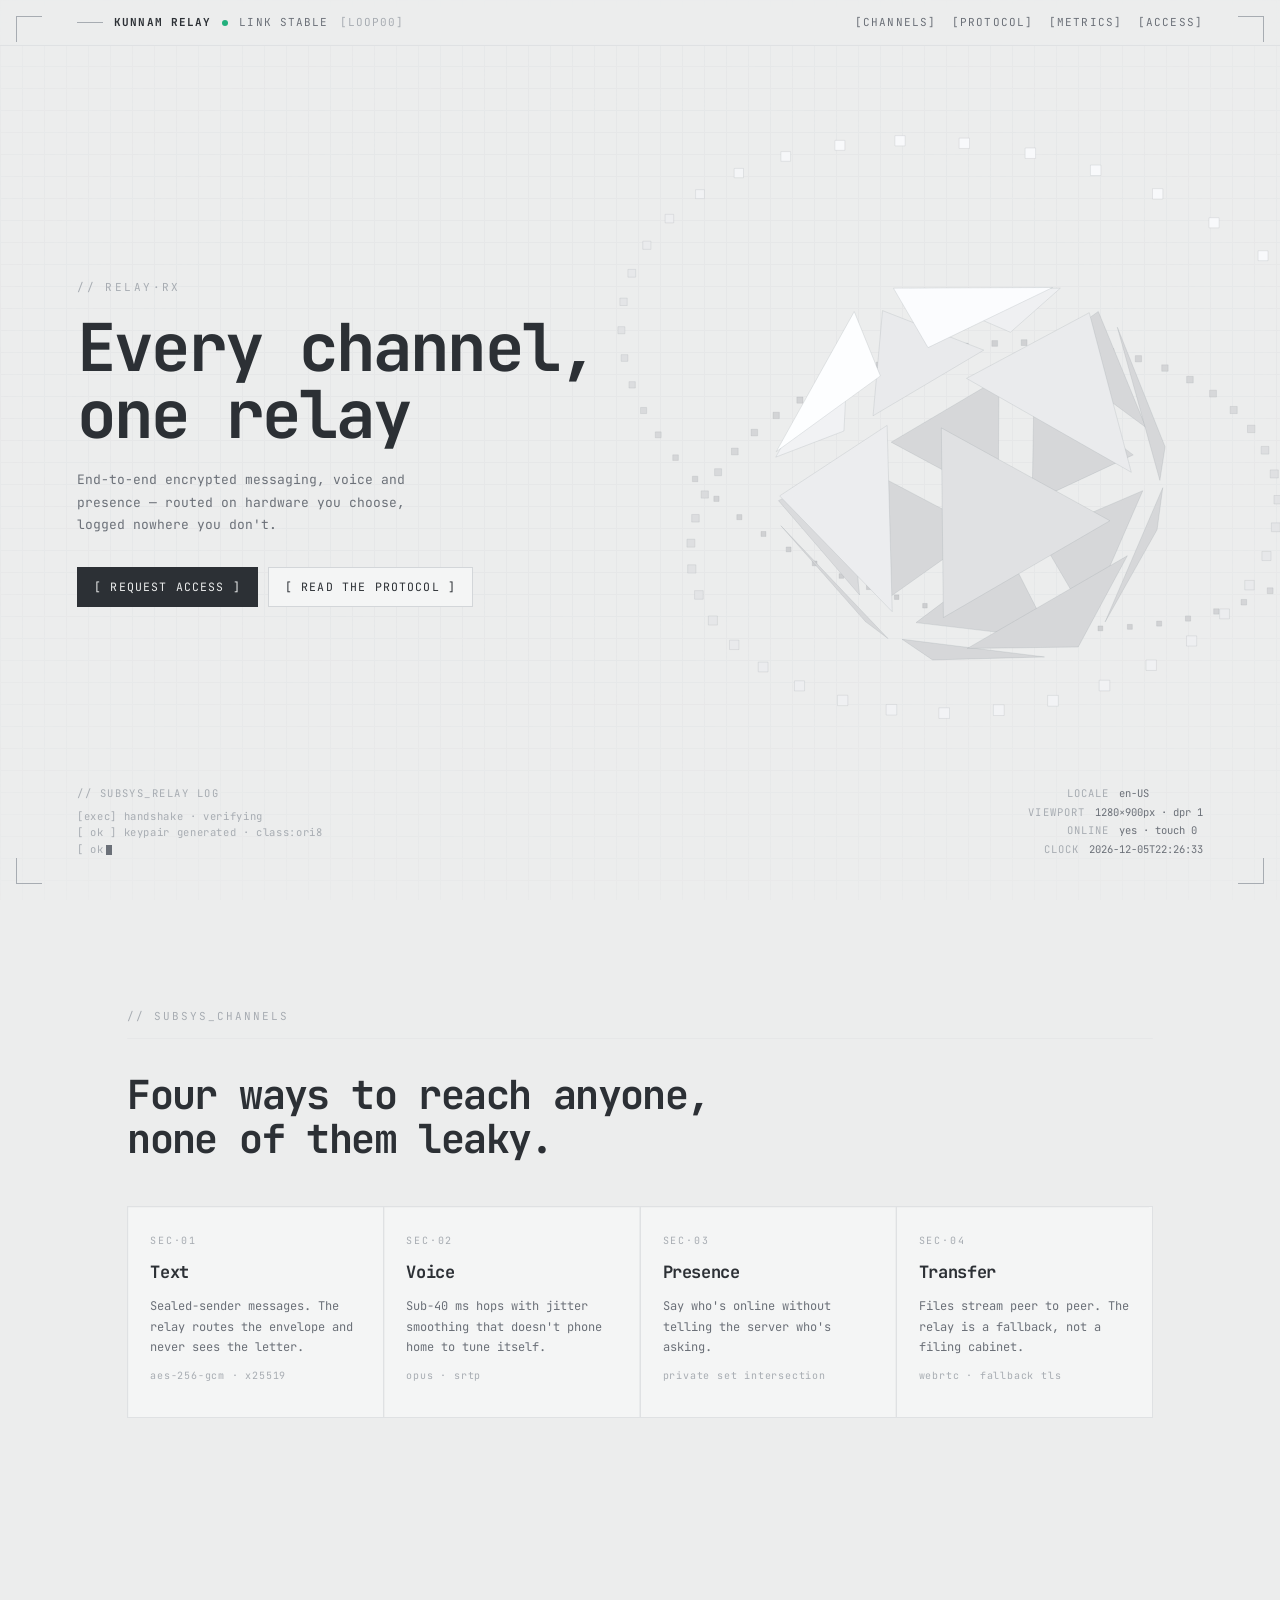
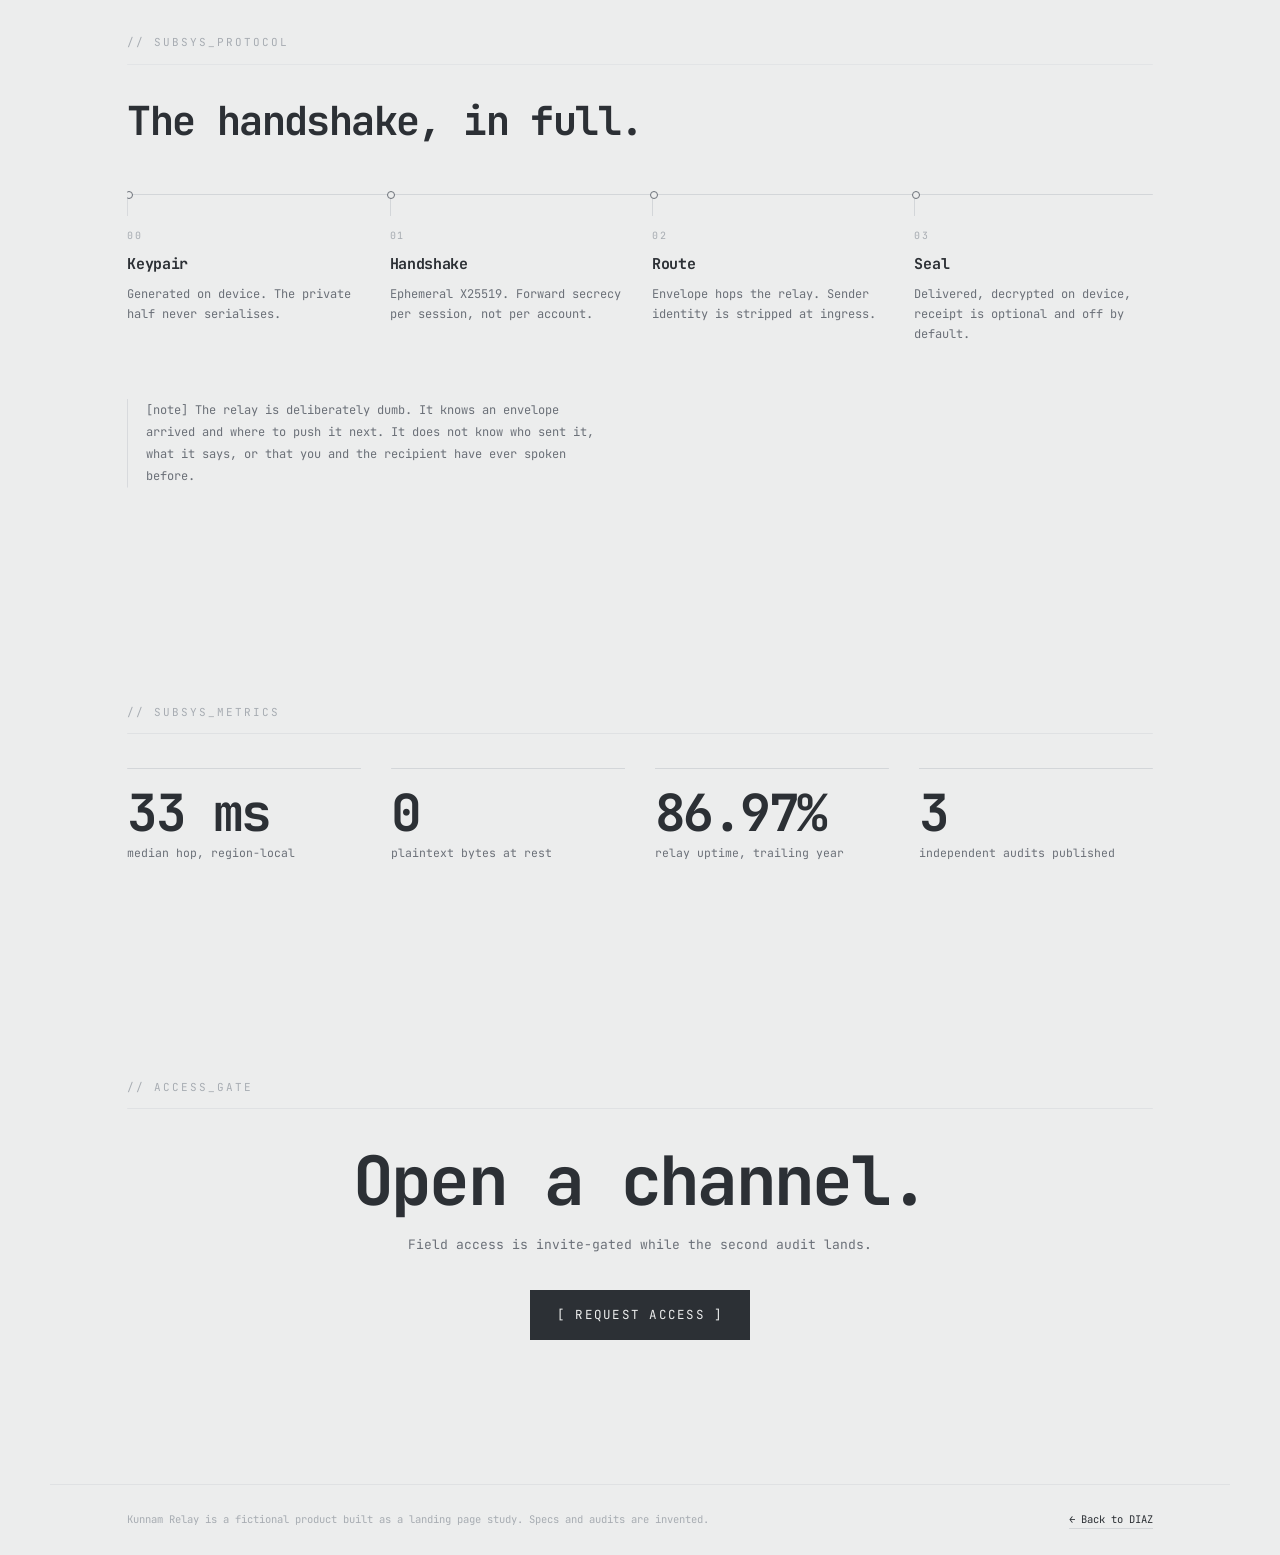
==== communication/index.html @ 432ceb3b "Add Movie and Communication section pages movie/ — Kunnam Pictures, after boilerlab.ai - Depth revea" ====
<!DOCTYPE html>
<html lang="en">
<head>
<meta charset="utf-8">
<meta name="viewport" content="width=device-width, initial-scale=1, viewport-fit=cover">
<title>Kunnam Relay</title>
<meta name="description" content="Kunnam Relay — end-to-end encrypted channels, routed on your terms.">

<link rel="preconnect" href="https://fonts.googleapis.com">
<link rel="preconnect" href="https://fonts.gstatic.com" crossorigin>
<link href="https://fonts.googleapis.com/css2?family=JetBrains+Mono:wght@400;500;700&display=swap" rel="stylesheet">

<link rel="stylesheet" href="comm.css">
<script>document.documentElement.classList.add('js');</script>
</head>
<body>

<!-- Faint blueprint grid + the corner brackets that frame the whole viewport -->
<div class="grid" aria-hidden="true"></div>
<div class="frame" aria-hidden="true">
  <i class="frame__c frame__c--tl"></i><i class="frame__c frame__c--tr"></i>
  <i class="frame__c frame__c--bl"></i><i class="frame__c frame__c--br"></i>
</div>

<!-- ============================== nav ============================== -->
<header class="hud">
  <div class="hud__left">
    <span class="hud__rule" aria-hidden="true"></span>
    <span class="hud__id">Kunnam Relay</span>
    <span class="dot" id="linkDot" aria-hidden="true"></span>
    <span class="hud__state" id="linkState">Link stable</span>
    <span class="hud__loop">[loop<span id="loop">00</span>]</span>
  </div>

  <nav class="hud__nav" aria-label="Sections">
    <a href="#channels">[Channels]</a>
    <a href="#protocol">[Protocol]</a>
    <a href="#metrics">[Metrics]</a>
    <a href="#access">[Access]</a>
  </nav>
</header>

<main>

  <!-- ============================= hero ============================= -->
  <section class="hero">
    <!-- The node: a low-poly cluster with orbiting rings, drawn on canvas -->
    <canvas id="node" class="node" aria-hidden="true"></canvas>

    <div class="hero__type">
      <p class="tag" data-reveal>// relay·rx</p>
      <h1 class="hero__h1" data-reveal>Every channel,<br>one relay</h1>
      <p class="hero__sub" data-reveal>
        End-to-end encrypted messaging, voice and presence — routed on
        hardware you choose, logged nowhere you don't.
      </p>
      <div class="hero__cta" data-reveal>
        <a class="btn btn--solid" href="#access">[ Request access ]</a>
        <a class="btn" href="#protocol">[ Read the protocol ]</a>
      </div>
    </div>

    <!-- Boot log. Types itself out, then holds with a live cursor. -->
    <div class="boot" aria-hidden="true">
      <p class="boot__head">// subsys_relay <span class="boot__dots"></span> log</p>
      <ul class="boot__log" id="bootLog"></ul>
    </div>

    <!-- Real values, read from the actual browser — the reference's whole
         trick is that the readouts are true, not decoration. -->
    <dl class="telem" id="telem">
      <div><dt>Locale</dt><dd id="tLocale">—</dd></div>
      <div><dt>Viewport</dt><dd id="tView">—</dd></div>
      <div><dt>Online</dt><dd id="tOnline">—</dd></div>
      <div><dt>Clock</dt><dd id="tClock">—</dd></div>
    </dl>
  </section>

  <!-- =========================== channels =========================== -->
  <section class="sec" id="channels">
    <p class="sec__label" data-reveal>// subsys_channels</p>
    <h2 class="sec__title" data-reveal>Four ways to reach anyone,<br>none of them leaky.</h2>

    <ul class="cards">
      <li class="card" data-reveal style="--d:0">
        <span class="card__idx">sec·01</span>
        <h3>Text</h3>
        <p>Sealed-sender messages. The relay routes the envelope and never sees the letter.</p>
        <span class="card__meta">aes-256-gcm · x25519</span>
      </li>
      <li class="card" data-reveal style="--d:1">
        <span class="card__idx">sec·02</span>
        <h3>Voice</h3>
        <p>Sub-40 ms hops with jitter smoothing that doesn't phone home to tune itself.</p>
        <span class="card__meta">opus · srtp</span>
      </li>
      <li class="card" data-reveal style="--d:2">
        <span class="card__idx">sec·03</span>
        <h3>Presence</h3>
        <p>Say who's online without telling the server who's asking.</p>
        <span class="card__meta">private set intersection</span>
      </li>
      <li class="card" data-reveal style="--d:3">
        <span class="card__idx">sec·04</span>
        <h3>Transfer</h3>
        <p>Files stream peer to peer. The relay is a fallback, not a filing cabinet.</p>
        <span class="card__meta">webrtc · fallback tls</span>
      </li>
    </ul>
  </section>

  <!-- =========================== protocol =========================== -->
  <section class="sec" id="protocol">
    <p class="sec__label" data-reveal>// subsys_protocol</p>
    <h2 class="sec__title" data-reveal>The handshake, in full.</h2>

    <!-- Schematic: four nodes on a rail, drawn rather than photographed -->
    <div class="rail" data-reveal>
      <ol class="rail__steps">
        <li class="step" style="--d:0">
          <span class="step__n">00</span>
          <b>Keypair</b>
          <p>Generated on device. The private half never serialises.</p>
        </li>
        <li class="step" style="--d:1">
          <span class="step__n">01</span>
          <b>Handshake</b>
          <p>Ephemeral X25519. Forward secrecy per session, not per account.</p>
        </li>
        <li class="step" style="--d:2">
          <span class="step__n">02</span>
          <b>Route</b>
          <p>Envelope hops the relay. Sender identity is stripped at ingress.</p>
        </li>
        <li class="step" style="--d:3">
          <span class="step__n">03</span>
          <b>Seal</b>
          <p>Delivered, decrypted on device, receipt is optional and off by default.</p>
        </li>
      </ol>
    </div>

    <p class="note" data-reveal>
      [note] The relay is deliberately dumb. It knows an envelope arrived and
      where to push it next. It does not know who sent it, what it says, or
      that you and the recipient have ever spoken before.
    </p>
  </section>

  <!-- =========================== metrics =========================== -->
  <section class="sec" id="metrics">
    <p class="sec__label" data-reveal>// subsys_metrics</p>
    <ul class="metrics">
      <li data-reveal style="--d:0"><b data-count="38" data-suffix=" ms">0</b><span>median hop, region-local</span></li>
      <li data-reveal style="--d:1"><b data-count="0" data-suffix="">0</b><span>plaintext bytes at rest</span></li>
      <li data-reveal style="--d:2"><b data-count="99" data-suffix=".97%">0</b><span>relay uptime, trailing year</span></li>
      <li data-reveal style="--d:3"><b data-count="4" data-suffix="">0</b><span>independent audits published</span></li>
    </ul>
  </section>

  <!-- ============================ access ============================ -->
  <section class="sec access" id="access">
    <p class="sec__label" data-reveal>// access_gate</p>
    <h2 class="sec__title sec__title--big" data-reveal>Open a channel.</h2>
    <p class="access__sub" data-reveal>Field access is invite-gated while the second audit lands.</p>
    <a class="btn btn--solid btn--lg" href="#" data-reveal>[ Request access ]</a>
  </section>
</main>

<footer class="foot">
  <p>Kunnam Relay is a fictional product built as a landing page study. Specs and audits are invented.</p>
  <a href="../index.html">← Back to DIAZ</a>
</footer>

<script src="comm.js"></script>
</body>
</html>
---- communication/comm.css ----
/* ============================================================
   Kunnam Relay
   Bone-white technical HUD — after to-portfolio.com.
   Near-white ground, hairline rules, tiny monospace, live
   readouts. The restraint IS the design: almost nothing here
   is darker than #6b7078.
   ============================================================ */

:root {
  --bg:     #eceded;
  --panel:  #f4f5f5;
  --ink:    #2c3035;
  --mid:    #6b7078;
  --faint:  #a7acb2;
  --line:   #d3d6d9;
  --hair:   #dfe1e3;
  --live:   #22b07d;   /* the one saturated colour on the page */
  --ease:   cubic-bezier(.25, .1, .25, 1);
  --pad:    max(20px, 4vw);
  --hud-h:  46px;
}

* { margin: 0; padding: 0; box-sizing: border-box; }

html {
  scroll-behavior: smooth;
  scroll-padding-top: calc(var(--hud-h) + 20px);
  background: var(--bg);
  overflow-x: clip;
}

body {
  background: var(--bg);
  color: var(--ink);
  font-family: 'JetBrains Mono', ui-monospace, 'SF Mono', Menlo, Consolas, monospace;
  font-size: 13px;
  line-height: 1.6;
  -webkit-font-smoothing: antialiased;
}

/* ------------------------------------------------- blueprint grid */

.grid {
  position: fixed;
  inset: 0;
  z-index: 0;
  pointer-events: none;
  background:
    linear-gradient(var(--hair) 1px, transparent 1px) 0 0 / 100% 22px,
    linear-gradient(90deg, var(--hair) 1px, transparent 1px) 0 0 / 22px 100%;
  opacity: .5;
  /* Fade the grid out at the edges so it reads as a field, not wallpaper. */
  -webkit-mask-image: radial-gradient(120% 90% at 50% 40%, #000 30%, transparent 100%);
  mask-image: radial-gradient(120% 90% at 50% 40%, #000 30%, transparent 100%);
}

/* ------------------------------------------- viewport corner marks */

.frame { position: fixed; inset: 0; z-index: 40; pointer-events: none; }

.frame__c {
  position: absolute;
  width: 26px;
  height: 26px;
  border: 1px solid var(--faint);
}

.frame__c--tl { top: 16px;    left: 16px;  border-right: 0; border-bottom: 0; }
.frame__c--tr { top: 16px;    right: 16px; border-left: 0;  border-bottom: 0; }
.frame__c--bl { bottom: 16px; left: 16px;  border-right: 0; border-top: 0; }
.frame__c--br { bottom: 16px; right: 16px; border-left: 0;  border-top: 0; }

/* ------------------------------------------------------------ hud */

.hud {
  position: sticky;
  top: 0;
  z-index: 30;
  height: var(--hud-h);
  display: flex;
  align-items: center;
  gap: 18px;
  padding: 0 calc(var(--pad) + 26px);
  background: color-mix(in srgb, var(--bg) 82%, transparent);
  backdrop-filter: blur(8px);
  -webkit-backdrop-filter: blur(8px);
  border-bottom: 1px solid var(--hair);
  font-size: 11px;
  letter-spacing: .1em;
  text-transform: uppercase;
  color: var(--mid);
}

.hud__left { display: flex; align-items: center; gap: 11px; min-width: 0; }
.hud__rule { width: 26px; height: 1px; background: var(--faint); flex: 0 0 auto; }
.hud__id { color: var(--ink); font-weight: 700; white-space: nowrap; }
.hud__state, .hud__loop { white-space: nowrap; }
.hud__loop { color: var(--faint); }

.dot {
  width: 6px; height: 6px;
  border-radius: 50%;
  background: var(--live);
  flex: 0 0 auto;
  box-shadow: 0 0 0 0 color-mix(in srgb, var(--live) 60%, transparent);
  animation: ping 2.4s var(--ease) infinite;
}
.dot.is-down { background: #d1554b; animation: none; }

@keyframes ping {
  0%   { box-shadow: 0 0 0 0 color-mix(in srgb, var(--live) 55%, transparent); }
  70%  { box-shadow: 0 0 0 7px transparent; }
  100% { box-shadow: 0 0 0 0 transparent; }
}

.hud__nav { display: flex; gap: 16px; margin-left: auto; }

.hud__nav a {
  color: var(--mid);
  text-decoration: none;
  transition: color .2s;
  white-space: nowrap;
}
.hud__nav a:hover { color: var(--ink); }

/* ============================================================
   Reveal — a scan wipe, not a fade-up
   ------------------------------------------------------------
   The reference's language is instrumentation: things resolve
   into being, line by line. So elements wipe in from the left
   under a clip, with a hairline that runs ahead of the wipe.
   Gated on .js so a dead script never leaves a blank page.
   ============================================================ */

.js [data-reveal] {
  clip-path: inset(0 100% 0 0);
  opacity: 0;
  transition:
    clip-path .75s var(--ease),
    opacity   .45s linear;
  transition-delay: calc(var(--d, 0) * 90ms);
}

.js [data-reveal].is-in { clip-path: inset(0 0 0 0); opacity: 1; }

/* ----------------------------------------------------------- hero */

.hero {
  position: relative;
  z-index: 1;
  min-height: calc(100vh - var(--hud-h));
  display: grid;
  align-content: center;
  padding: 60px calc(var(--pad) + 26px) 120px;
  overflow: hidden;
}

/* The node sits behind the type, bleeding off the right edge. */
.node {
  position: absolute;
  top: 50%;
  right: -6%;
  width: min(760px, 72vw);
  aspect-ratio: 1;
  transform: translateY(-50%);
  pointer-events: none;
  z-index: -1;
}

.hero__type { max-width: 620px; }

.tag { font-size: 11px; letter-spacing: .22em; text-transform: uppercase; color: var(--faint); margin-bottom: 18px; }

.hero__h1 {
  font-size: clamp(34px, 5.4vw, 66px);
  font-weight: 700;
  letter-spacing: -.045em;
  line-height: 1.02;
  color: var(--ink);
}

.hero__sub {
  margin-top: 20px;
  max-width: 46ch;
  color: var(--mid);
  font-size: 13px;
  line-height: 1.75;
}

.hero__cta { margin-top: 30px; display: flex; gap: 10px; flex-wrap: wrap; }

.btn {
  display: inline-block;
  border: 1px solid var(--line);
  background: var(--panel);
  color: var(--ink);
  text-decoration: none;
  font-size: 11.5px;
  letter-spacing: .1em;
  text-transform: uppercase;
  padding: 10px 16px;
  transition: border-color .2s, background .2s, transform .2s var(--ease);
}
.btn:hover { border-color: var(--mid); transform: translateY(-1px); }

.btn--solid { background: var(--ink); color: var(--bg); border-color: var(--ink); }
.btn--solid:hover { background: #14171a; }
.btn--lg { padding: 14px 26px; font-size: 12.5px; }

/* ------------------------------------------------------ boot log */

.boot {
  position: absolute;
  left: calc(var(--pad) + 26px);
  bottom: 42px;
  font-size: 10.5px;
  color: var(--faint);
  letter-spacing: .06em;
}

.boot__head { text-transform: uppercase; letter-spacing: .14em; margin-bottom: 6px; }
.boot__dots { color: var(--line); }
.boot__log { list-style: none; }
.boot__log li { white-space: nowrap; }
.boot__log b { color: var(--live); font-weight: 500; }
.boot__log em { color: var(--mid); font-style: normal; }

/* The cursor only blinks on the line still being typed. */
.boot__log li.typing::after {
  content: '';
  display: inline-block;
  width: 6px;
  height: 1em;
  margin-left: 2px;
  background: var(--mid);
  vertical-align: -2px;
  animation: blink 1s steps(1) infinite;
}

@keyframes blink { 50% { opacity: 0; } }

/* ------------------------------------------------------ telemetry */

.telem {
  position: absolute;
  right: calc(var(--pad) + 26px);
  bottom: 42px;
  display: grid;
  gap: 2px;
  font-size: 10.5px;
  text-align: right;
}

.telem > div { display: flex; gap: 10px; justify-content: flex-end; }
.telem dt { color: var(--faint); text-transform: uppercase; letter-spacing: .1em; }
.telem dd { color: var(--mid); min-width: 14ch; text-align: left; }

/* ------------------------------------------------------- sections */

.sec {
  position: relative;
  z-index: 1;
  max-width: 1180px;
  margin: 0 auto;
  padding: clamp(80px, 12vh, 140px) calc(var(--pad) + 26px);
}

.sec__label {
  font-size: 11px;
  letter-spacing: .18em;
  text-transform: uppercase;
  color: var(--faint);
  padding-bottom: 12px;
  border-bottom: 1px solid var(--hair);
  margin-bottom: 34px;
}

.sec__title {
  font-size: clamp(24px, 3.2vw, 40px);
  font-weight: 700;
  letter-spacing: -.04em;
  line-height: 1.12;
  margin-bottom: 44px;
}

.sec__title--big { font-size: clamp(32px, 5.4vw, 68px); margin-bottom: 16px; }

/* ---------------------------------------------------------- cards */

.cards { list-style: none; display: grid; grid-template-columns: repeat(auto-fit, minmax(230px, 1fr)); gap: 1px;
         background: var(--hair); border: 1px solid var(--hair); }

.card {
  background: var(--panel);
  padding: 26px 22px 24px;
  display: grid;
  gap: 10px;
  align-content: start;
  min-height: 210px;
  transition: background .25s;
}
.card:hover { background: #fafbfb; }

.card__idx { font-size: 10px; letter-spacing: .18em; text-transform: uppercase; color: var(--faint); }
.card h3 { font-size: 17px; font-weight: 700; letter-spacing: -.02em; }
.card p { color: var(--mid); font-size: 12px; line-height: 1.7; }
.card__meta { margin-top: auto; font-size: 10px; color: var(--faint); letter-spacing: .08em; }

/* ----------------------------------------------------------- rail */

/* The steps sit on a hairline rail with a tick per node — a schematic,
   which is what this aesthetic wants instead of a photo. */
.rail { position: relative; padding-top: 22px; }

.rail::before {
  content: '';
  position: absolute;
  top: 6px;
  left: 0;
  right: 0;
  height: 1px;
  background: var(--line);
}

.rail__steps { list-style: none; display: grid; grid-template-columns: repeat(auto-fit, minmax(200px, 1fr)); gap: 24px; }

.step { position: relative; display: grid; gap: 8px; align-content: start; padding-top: 18px; }

.step::before {
  content: '';
  position: absolute;
  top: -16px;
  left: 0;
  width: 1px;
  height: 22px;
  background: var(--line);
}

.step::after {
  content: '';
  position: absolute;
  top: -19px;
  left: -2.5px;
  width: 6px;
  height: 6px;
  border-radius: 50%;
  background: var(--bg);
  border: 1px solid var(--mid);
}

.step__n { font-size: 10px; letter-spacing: .18em; color: var(--faint); }
.step b { font-size: 15px; letter-spacing: -.02em; }
.step p { color: var(--mid); font-size: 12px; line-height: 1.7; }

.note {
  margin-top: 54px;
  max-width: 68ch;
  color: var(--mid);
  font-size: 12px;
  line-height: 1.85;
  border-left: 1px solid var(--line);
  padding-left: 18px;
}

/* -------------------------------------------------------- metrics */

.metrics { list-style: none; display: grid; grid-template-columns: repeat(auto-fit, minmax(180px, 1fr)); gap: 30px; }
.metrics li { border-top: 1px solid var(--line); padding-top: 18px; display: grid; gap: 6px; }

.metrics b {
  font-size: clamp(32px, 4vw, 52px);
  font-weight: 700;
  letter-spacing: -.05em;
  line-height: 1;
  font-variant-numeric: tabular-nums;   /* stops the counters juddering */
}

.metrics span { color: var(--mid); font-size: 11.5px; }

/* --------------------------------------------------------- access */

.access { text-align: center; padding-bottom: clamp(100px, 16vh, 180px); }
.access .sec__label { text-align: left; }
.access__sub { color: var(--mid); margin-bottom: 34px; }

/* --------------------------------------------------------- footer */

.foot {
  position: relative;
  z-index: 1;
  border-top: 1px solid var(--hair);
  max-width: 1180px;
  margin: 0 auto;
  padding: 26px calc(var(--pad) + 26px);
  display: flex;
  justify-content: space-between;
  gap: 14px;
  flex-wrap: wrap;
  color: var(--faint);
  font-size: 10.5px;
}
.foot a { color: var(--ink); text-decoration: none; border-bottom: 1px solid var(--line); }
.foot a:hover { border-color: var(--ink); }

/* --------------------------------------------------- small screens */

@media (max-width: 820px) {
  .hud__nav { display: none; }
  .node { right: -30%; width: 120vw; opacity: .55; }
  /* The corner readouts need a whole screen to themselves; below this they
     collide with the CTA, so they return to normal flow. */
  .boot, .telem { position: static; text-align: left; margin-top: 40px; }
  .telem > div { justify-content: flex-start; }
  .hero { padding-bottom: 60px; }
}

/* -------------------------------------------------- reduced motion */

@media (prefers-reduced-motion: reduce) {
  html { scroll-behavior: auto; }
  .js [data-reveal] { clip-path: none; opacity: 1; transition: none; }
  .dot { animation: none; }
  .boot__log li.typing::after { animation: none; }
}
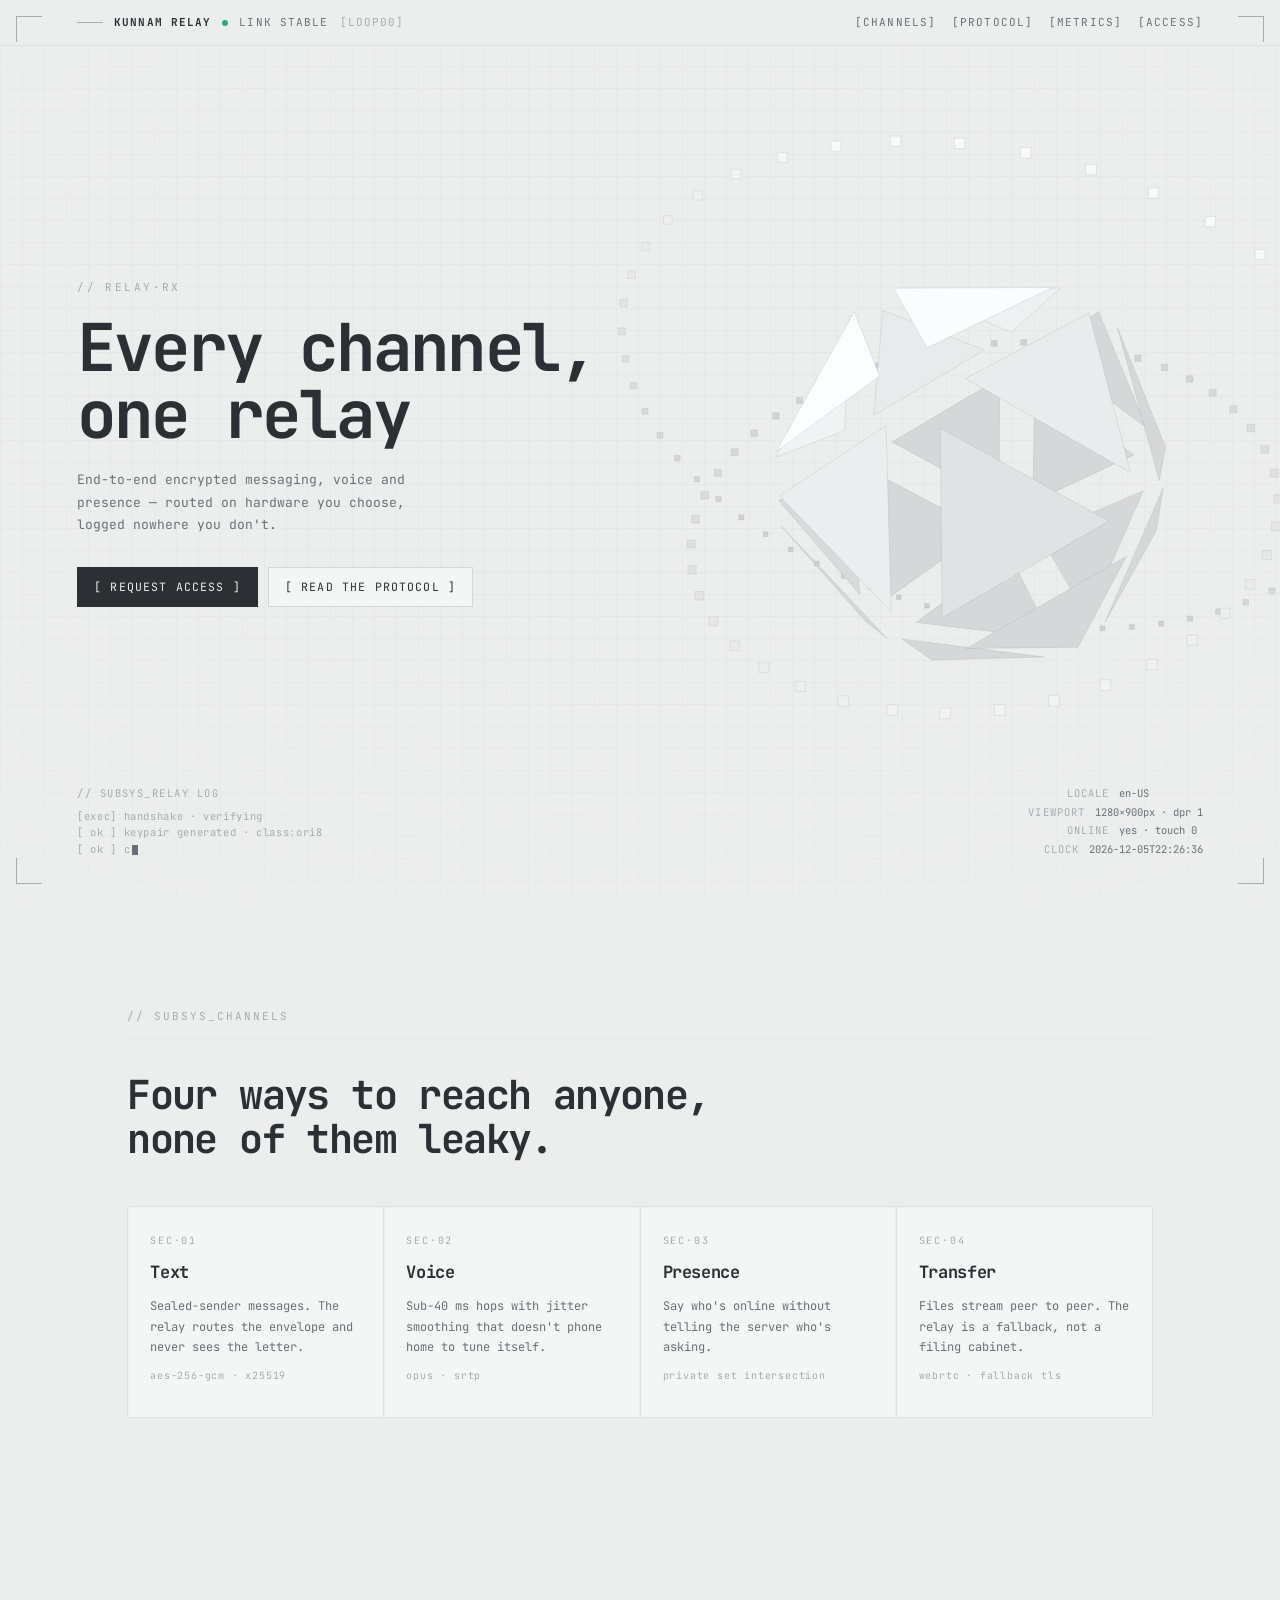
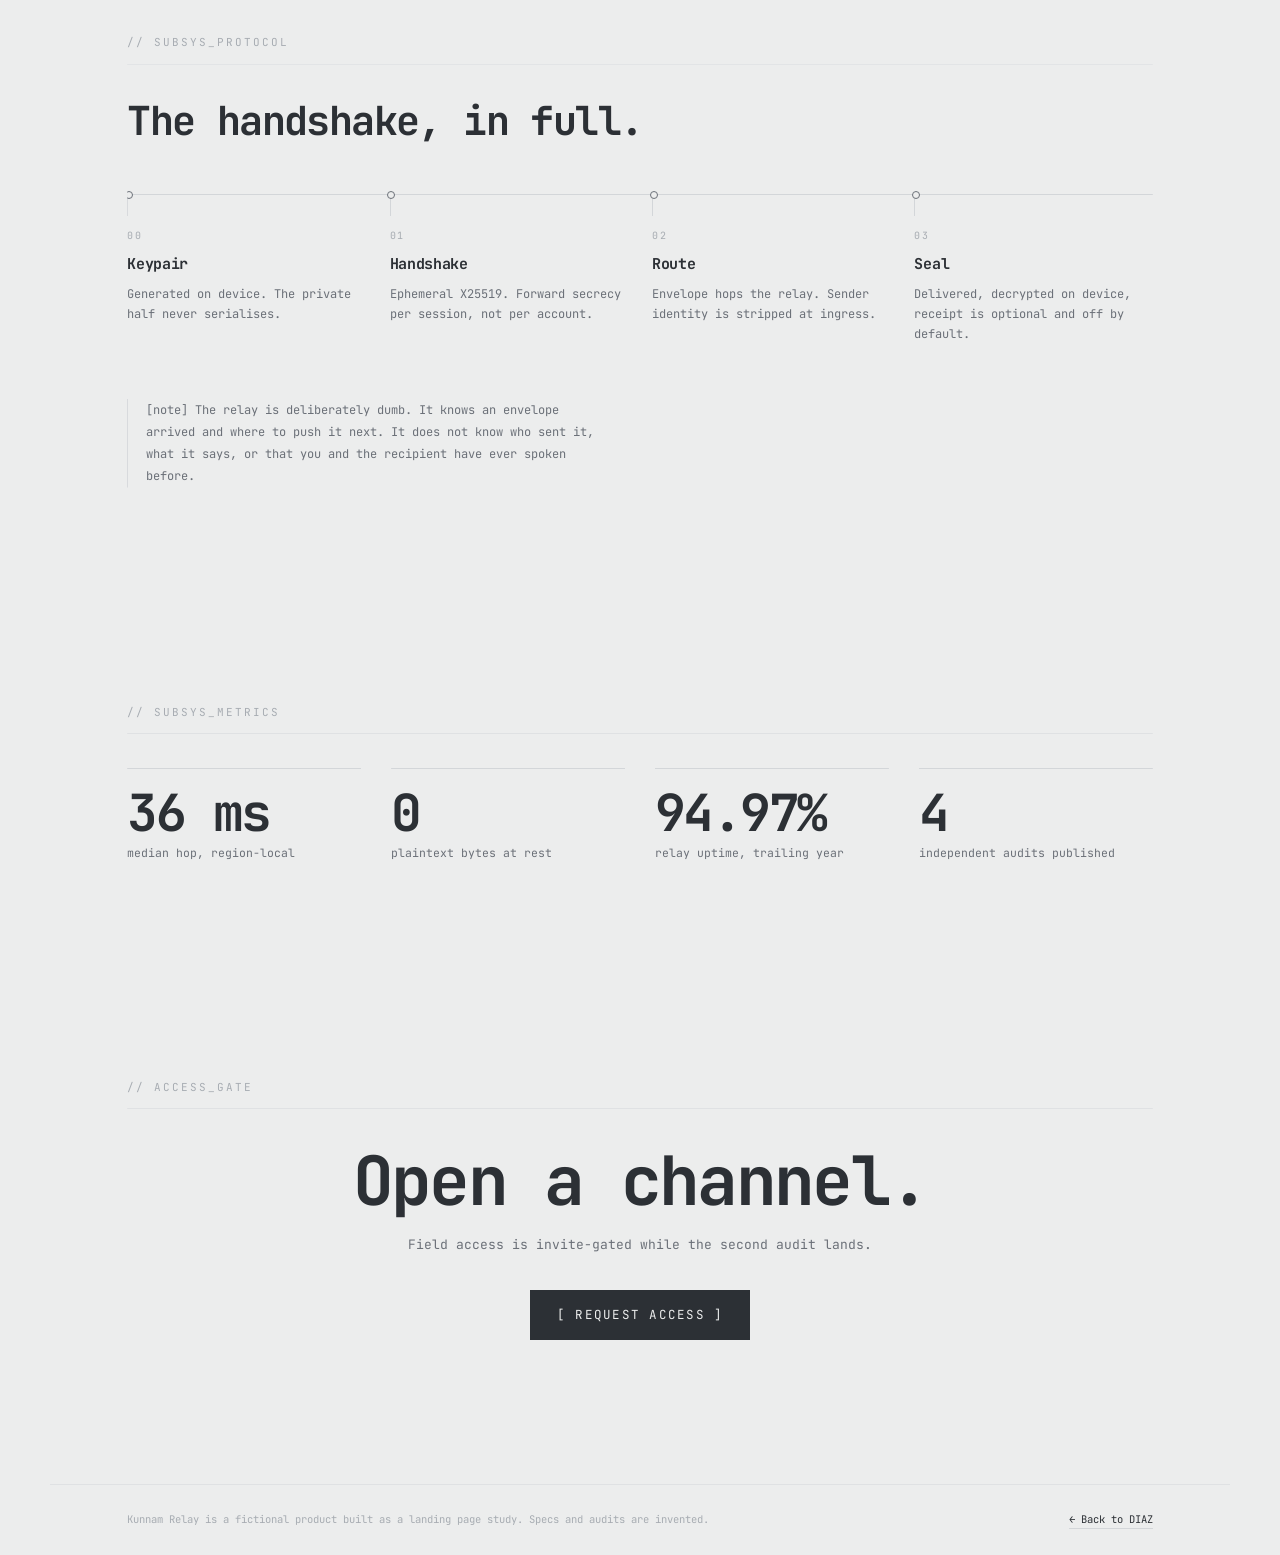
==== commit e9a8b8c5: "Per-page favicons; hub member link points to LinkedIn - favicon.svg in every section directory, each" ====
--- a/communication/index.html
+++ b/communication/index.html
@@ -10,6 +10,7 @@
 <link rel="preconnect" href="https://fonts.gstatic.com" crossorigin>
 <link href="https://fonts.googleapis.com/css2?family=JetBrains+Mono:wght@400;500;700&display=swap" rel="stylesheet">
 
+<link rel="icon" type="image/svg+xml" href="favicon.svg">
 <link rel="stylesheet" href="comm.css">
 <script>document.documentElement.classList.add('js');</script>
 </head>
